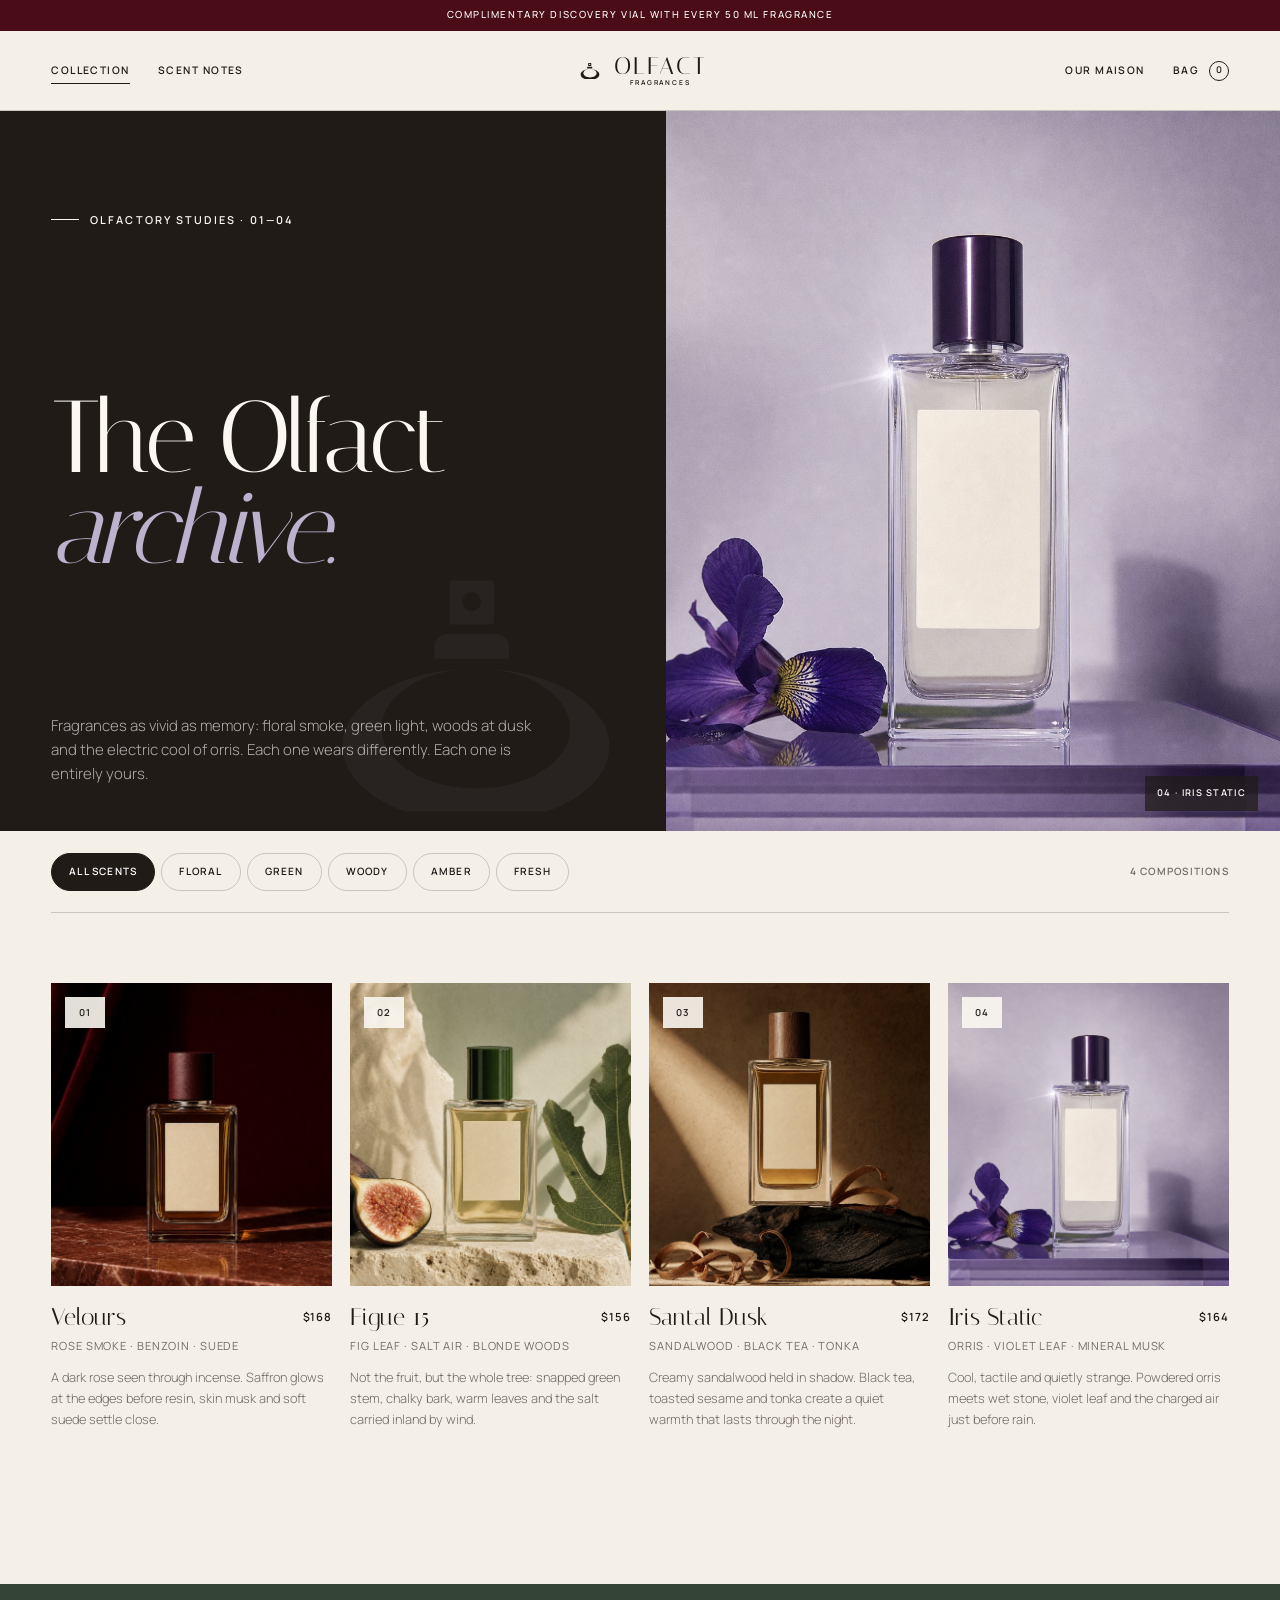
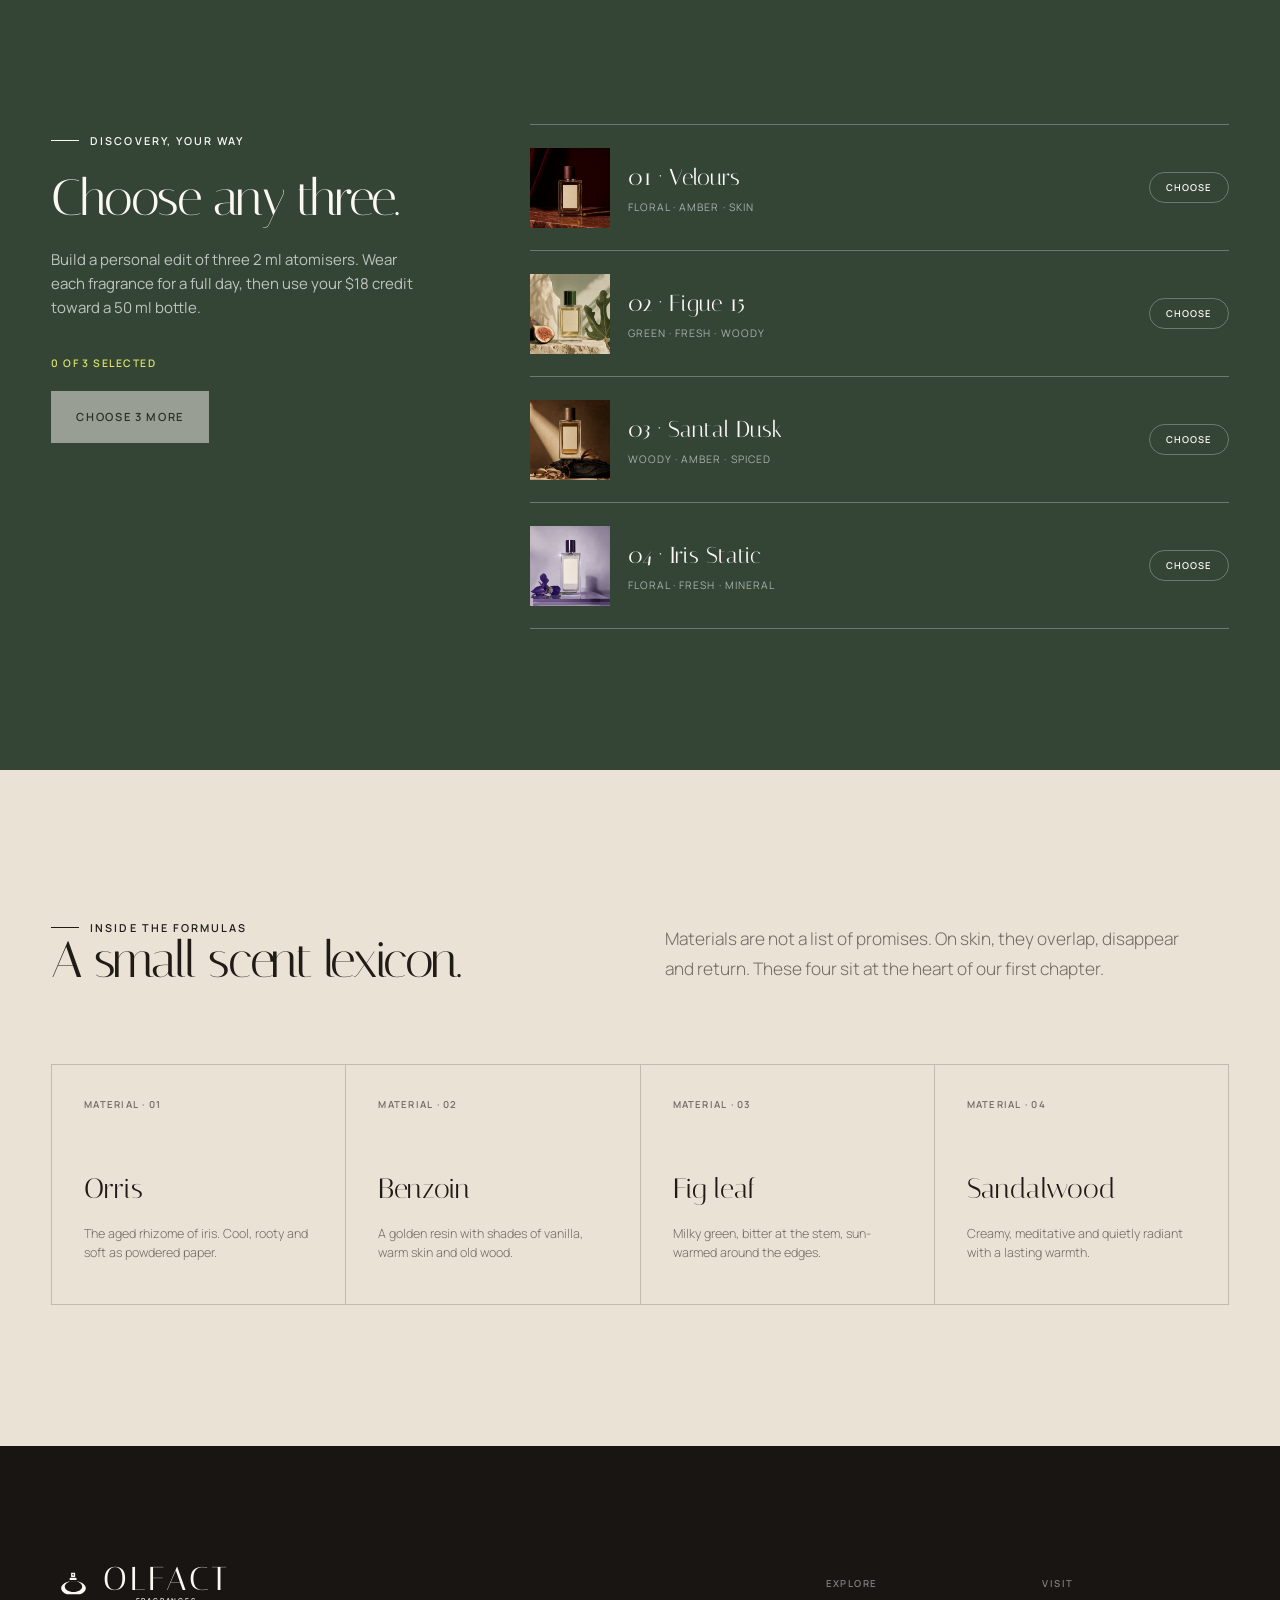
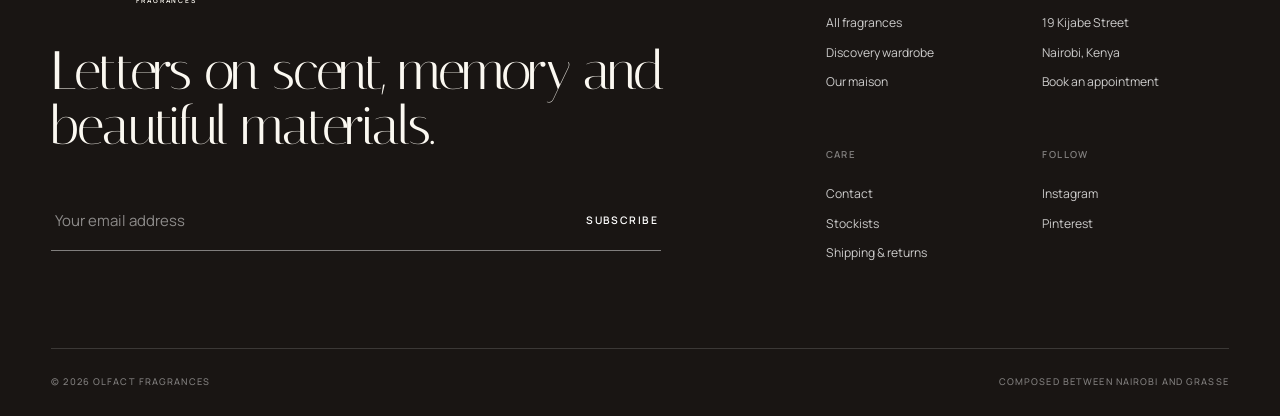
==== collection.html @ f783903c "Build Olfact Fragrances editorial storefront Co-authored-by: arena-agent <297053741+arena-agent@user" ====
<!doctype html>
<html lang="en">
<head>
  <meta charset="UTF-8">
  <meta name="viewport" content="width=device-width, initial-scale=1.0">
  <meta name="theme-color" content="#211b18">
  <meta name="description" content="Explore the complete Olfact fragrance collection — four evocative eau de parfums and a discovery wardrobe for sampling on skin.">
  <meta property="og:title" content="The Olfact Collection">
  <meta property="og:description" content="Four intimate, genderless fragrances made to live close to the skin.">
  <meta property="og:image" content="assets/images/no-04-iris.jpg">
  <meta property="og:type" content="website">
  <title>The Collection — Olfact Fragrances</title>
  <link rel="icon" href="assets/olfact-mark.svg" type="image/svg+xml">
  <link rel="preconnect" href="https://fonts.googleapis.com">
  <link rel="preconnect" href="https://fonts.gstatic.com" crossorigin>
  <link rel="stylesheet" href="styles.css">
  <script src="script.js" defer></script>
</head>
<body data-page="collection">
  <a class="skip-link" href="#main-content">Skip to content</a>
  <div class="announcement">Complimentary discovery vial with every 50 ml fragrance</div>

  <header class="site-header">
    <div class="header-inner">
      <nav class="header-nav" aria-label="Primary navigation">
        <a href="collection.html" aria-current="page">Collection</a>
        <a href="#notes">Scent notes</a>
      </nav>
      <button class="mobile-menu-button" type="button" aria-expanded="false" aria-controls="mobile-navigation">Menu</button>
      <a class="brand" href="index.html" aria-label="Olfact Fragrances home">
        <span class="mark-icon" aria-hidden="true"></span>
        <span><span class="brand-word">OLFACT</span><span class="brand-sub">FRAGRANCES</span></span>
      </a>
      <nav class="header-nav header-nav--right" aria-label="Secondary navigation">
        <a href="maison.html">Our maison</a>
        <button class="header-action js-bag-open" type="button" aria-haspopup="dialog">Bag <span class="bag-count">0</span></button>
      </nav>
      <button class="header-action mobile-bag js-bag-open" type="button" aria-haspopup="dialog"><span class="bag-label">Bag</span><span class="bag-count">0</span></button>
    </div>
  </header>

  <nav class="mobile-nav" id="mobile-navigation" aria-label="Mobile navigation" aria-hidden="true">
    <div class="mobile-nav-head">
      <a class="brand" href="index.html" aria-label="Olfact Fragrances home"><span class="mark-icon" aria-hidden="true"></span><span class="brand-word">OLFACT</span></a>
      <button class="mobile-nav-close" type="button">Close</button>
    </div>
    <div class="mobile-nav-links">
      <a href="index.html">Home</a>
      <a href="collection.html" aria-current="page">Collection</a>
      <a href="maison.html">Our maison</a>
    </div>
    <div class="mobile-nav-foot"><span>Nairobi</span><span>Grasse</span><span>Est. 2024</span></div>
  </nav>

  <main id="main-content">
    <section class="collection-mast" aria-labelledby="collection-title">
      <div class="collection-mast-copy">
        <span class="eyebrow">Olfactory studies · 01—04</span>
        <h1 class="display-title" id="collection-title">The Olfact <em>archive.</em></h1>
        <p>Fragrances as vivid as memory: floral smoke, green light, woods at dusk and the electric cool of orris. Each one wears differently. Each one is entirely yours.</p>
      </div>
      <div class="collection-mast-image">
        <img src="assets/images/no-04-iris.jpg" alt="Iris Static fragrance bottle in cool violet light" fetchpriority="high">
        <span class="collection-mast-caption">04 · Iris Static</span>
      </div>
    </section>

    <div class="shell collection-toolbar" aria-label="Filter fragrances">
      <div class="filter-list" role="group" aria-label="Scent family">
        <button class="filter-button is-active" type="button" data-filter="all" aria-pressed="true">All scents</button>
        <button class="filter-button" type="button" data-filter="floral" aria-pressed="false">Floral</button>
        <button class="filter-button" type="button" data-filter="green" aria-pressed="false">Green</button>
        <button class="filter-button" type="button" data-filter="woody" aria-pressed="false">Woody</button>
        <button class="filter-button" type="button" data-filter="amber" aria-pressed="false">Amber</button>
        <button class="filter-button" type="button" data-filter="fresh" aria-pressed="false">Fresh</button>
      </div>
      <span class="result-count" aria-live="polite">4 compositions</span>
    </div>

    <section class="collection-products shell" aria-label="Fragrance collection">
      <div class="product-grid">
        <article class="product-card reveal" data-family="floral amber">
          <div class="product-media">
            <img src="assets/images/no-01-velours.jpg" alt="Velours fragrance bottle on oxblood stone" loading="lazy">
            <span class="product-number">01</span>
            <button class="product-quick-add" type="button" data-add-to-bag data-name="01 · Velours" data-price="168" data-image="assets/images/no-01-velours.jpg" data-size="Eau de parfum · 50 ml">Add 50 ml — $168</button>
          </div>
          <div class="product-info">
            <h2 class="product-name">Velours</h2><span class="product-price">$168</span>
            <p class="product-notes">Rose smoke · Benzoin · Suede</p>
          </div>
          <p class="product-description">A dark rose seen through incense. Saffron glows at the edges before resin, skin musk and soft suede settle close.</p>
        </article>

        <article class="product-card reveal reveal-delay-1" data-family="green fresh">
          <div class="product-media">
            <img src="assets/images/no-02-figue.jpg" alt="Figue 15 fragrance bottle with fresh figs and a fig leaf" loading="lazy">
            <span class="product-number">02</span>
            <button class="product-quick-add" type="button" data-add-to-bag data-name="02 · Figue 15" data-price="156" data-image="assets/images/no-02-figue.jpg" data-size="Eau de parfum · 50 ml">Add 50 ml — $156</button>
          </div>
          <div class="product-info">
            <h2 class="product-name">Figue 15</h2><span class="product-price">$156</span>
            <p class="product-notes">Fig leaf · Salt air · Blonde woods</p>
          </div>
          <p class="product-description">Not the fruit, but the whole tree: snapped green stem, chalky bark, warm leaves and the salt carried inland by wind.</p>
        </article>

        <article class="product-card reveal" data-family="woody amber">
          <div class="product-media">
            <img src="assets/images/no-03-santal.jpg" alt="Santal Dusk fragrance bottle with sandalwood curls" loading="lazy">
            <span class="product-number">03</span>
            <button class="product-quick-add" type="button" data-add-to-bag data-name="03 · Santal Dusk" data-price="172" data-image="assets/images/no-03-santal.jpg" data-size="Eau de parfum · 50 ml">Add 50 ml — $172</button>
          </div>
          <div class="product-info">
            <h2 class="product-name">Santal Dusk</h2><span class="product-price">$172</span>
            <p class="product-notes">Sandalwood · Black tea · Tonka</p>
          </div>
          <p class="product-description">Creamy sandalwood held in shadow. Black tea, toasted sesame and tonka create a quiet warmth that lasts through the night.</p>
        </article>

        <article class="product-card reveal reveal-delay-1" data-family="floral fresh">
          <div class="product-media">
            <img src="assets/images/no-04-iris.jpg" alt="Iris Static fragrance bottle and violet iris on a mirrored plinth" loading="lazy">
            <span class="product-number">04</span>
            <button class="product-quick-add" type="button" data-add-to-bag data-name="04 · Iris Static" data-price="164" data-image="assets/images/no-04-iris.jpg" data-size="Eau de parfum · 50 ml">Add 50 ml — $164</button>
          </div>
          <div class="product-info">
            <h2 class="product-name">Iris Static</h2><span class="product-price">$164</span>
            <p class="product-notes">Orris · Violet leaf · Mineral musk</p>
          </div>
          <p class="product-description">Cool, tactile and quietly strange. Powdered orris meets wet stone, violet leaf and the charged air just before rain.</p>
        </article>
      </div>
    </section>

    <section class="sample-builder" id="discovery" aria-labelledby="builder-title">
      <div class="shell sample-builder-inner">
        <div class="sample-builder-copy reveal">
          <span class="eyebrow">Discovery, your way</span>
          <h2 class="section-title section-title--small" id="builder-title">Choose any three.</h2>
          <p>Build a personal edit of three 2 ml atomisers. Wear each fragrance for a full day, then use your $18 credit toward a 50 ml bottle.</p>
          <span class="sample-status" aria-live="polite">0 of 3 selected</span>
          <button class="button button--paper sample-add-button" type="button" disabled>Choose three scents</button>
        </div>
        <div class="sample-options" role="group" aria-label="Choose three fragrance samples">
          <button class="sample-option" type="button" data-sample="Velours" aria-pressed="false">
            <span class="sample-option-image"><img src="assets/images/no-01-velours.jpg" alt="" loading="lazy"></span>
            <span class="sample-option-copy"><span class="sample-option-title">01 · Velours</span><span class="sample-option-notes">Floral · Amber · Skin</span></span>
            <span class="sample-option-state">Choose</span>
          </button>
          <button class="sample-option" type="button" data-sample="Figue 15" aria-pressed="false">
            <span class="sample-option-image"><img src="assets/images/no-02-figue.jpg" alt="" loading="lazy"></span>
            <span class="sample-option-copy"><span class="sample-option-title">02 · Figue 15</span><span class="sample-option-notes">Green · Fresh · Woody</span></span>
            <span class="sample-option-state">Choose</span>
          </button>
          <button class="sample-option" type="button" data-sample="Santal Dusk" aria-pressed="false">
            <span class="sample-option-image"><img src="assets/images/no-03-santal.jpg" alt="" loading="lazy"></span>
            <span class="sample-option-copy"><span class="sample-option-title">03 · Santal Dusk</span><span class="sample-option-notes">Woody · Amber · Spiced</span></span>
            <span class="sample-option-state">Choose</span>
          </button>
          <button class="sample-option" type="button" data-sample="Iris Static" aria-pressed="false">
            <span class="sample-option-image"><img src="assets/images/no-04-iris.jpg" alt="" loading="lazy"></span>
            <span class="sample-option-copy"><span class="sample-option-title">04 · Iris Static</span><span class="sample-option-notes">Floral · Fresh · Mineral</span></span>
            <span class="sample-option-state">Choose</span>
          </button>
        </div>
      </div>
    </section>

    <section class="notes-section section-pad" id="notes" aria-labelledby="notes-title">
      <div class="shell">
        <div class="notes-intro reveal">
          <div>
            <span class="eyebrow">Inside the formulas</span>
            <h2 class="section-title section-title--small" id="notes-title">A small scent lexicon.</h2>
          </div>
          <p class="lede">Materials are not a list of promises. On skin, they overlap, disappear and return. These four sit at the heart of our first chapter.</p>
        </div>
        <div class="notes-grid">
          <article class="note-card reveal"><span class="note-card-index">MATERIAL · 01</span><h3>Orris</h3><p>The aged rhizome of iris. Cool, rooty and soft as powdered paper.</p></article>
          <article class="note-card reveal reveal-delay-1"><span class="note-card-index">MATERIAL · 02</span><h3>Benzoin</h3><p>A golden resin with shades of vanilla, warm skin and old wood.</p></article>
          <article class="note-card reveal"><span class="note-card-index">MATERIAL · 03</span><h3>Fig leaf</h3><p>Milky green, bitter at the stem, sun-warmed around the edges.</p></article>
          <article class="note-card reveal reveal-delay-1"><span class="note-card-index">MATERIAL · 04</span><h3>Sandalwood</h3><p>Creamy, meditative and quietly radiant with a lasting warmth.</p></article>
        </div>
      </div>
    </section>
  </main>

  <footer class="site-footer">
    <div class="shell footer-main">
      <div class="footer-brand">
        <a class="brand" href="index.html" aria-label="Olfact Fragrances home">
          <span class="mark-icon" aria-hidden="true"></span>
          <span><span class="brand-word">OLFACT</span><span class="brand-sub">FRAGRANCES</span></span>
        </a>
        <h2 class="footer-title">Letters on scent, memory and beautiful materials.</h2>
        <form class="newsletter-form" data-newsletter-form>
          <label class="sr-only" for="email-collection">Email address</label>
          <input id="email-collection" name="email" type="email" autocomplete="email" placeholder="Your email address" required>
          <button type="submit">Subscribe</button>
        </form>
        <p class="form-message" aria-live="polite"></p>
      </div>
      <div class="footer-links">
        <div class="footer-link-group"><h3>Explore</h3><a href="collection.html">All fragrances</a><a href="#discovery">Discovery wardrobe</a><a href="maison.html">Our maison</a></div>
        <div class="footer-link-group"><h3>Visit</h3><span>19 Kijabe Street</span><span>Nairobi, Kenya</span><a href="mailto:bonjour@olfactfragrances.com">Book an appointment</a></div>
        <div class="footer-link-group"><h3>Care</h3><a href="mailto:care@olfactfragrances.com">Contact</a><a href="maison.html#stockists">Stockists</a><span>Shipping & returns</span></div>
        <div class="footer-link-group"><h3>Follow</h3><a href="https://www.instagram.com/" target="_blank" rel="noreferrer">Instagram</a><a href="https://www.pinterest.com/" target="_blank" rel="noreferrer">Pinterest</a></div>
      </div>
    </div>
    <div class="shell footer-bottom"><span>© <span data-current-year>2026</span> Olfact Fragrances</span><span>Composed between Nairobi and Grasse</span></div>
  </footer>

  <div class="drawer-scrim" data-drawer-scrim></div>
  <aside class="bag-drawer" role="dialog" aria-modal="true" aria-labelledby="bag-title" aria-hidden="true">
    <div class="drawer-header"><h2 id="bag-title">Your bag</h2><button class="drawer-close" type="button">Close</button></div>
    <div class="drawer-items" data-drawer-items></div>
    <div class="drawer-footer" data-drawer-footer></div>
  </aside>
  <div class="toast" role="status" aria-live="polite"></div>
</body>
</html>
---- styles.css ----
@import url('https://fonts.googleapis.com/css2?family=Italiana&family=Manrope:wght@300;400;500;600&display=swap');

:root {
  --paper: #f4f0e7;
  --paper-deep: #e9e2d5;
  --paper-light: #fbf8f1;
  --ink: #211b18;
  --muted: #746b63;
  --wine: #4a0d17;
  --wine-bright: #741f2c;
  --moss: #344536;
  --lilac: #bcb2cd;
  --acid: #dbe36a;
  --line: rgba(33, 27, 24, 0.2);
  --line-light: rgba(255, 255, 255, 0.28);
  --display: "Italiana", "Iowan Old Style", "Baskerville", "Times New Roman", serif;
  --sans: "Manrope", "Helvetica Neue", Arial, sans-serif;
  --page: min(92vw, 1440px);
  --ease: cubic-bezier(0.22, 1, 0.36, 1);
}

* {
  box-sizing: border-box;
}

html {
  scroll-behavior: smooth;
  background: var(--paper);
}

body {
  margin: 0;
  color: var(--ink);
  background: var(--paper);
  font-family: var(--sans);
  font-size: 15px;
  line-height: 1.6;
  -webkit-font-smoothing: antialiased;
  text-rendering: optimizeLegibility;
}

body.no-scroll {
  overflow: hidden;
}

::selection {
  color: var(--paper-light);
  background: var(--wine-bright);
}

img {
  display: block;
  max-width: 100%;
}

.sr-only {
  position: absolute;
  overflow: hidden;
  width: 1px;
  height: 1px;
  padding: 0;
  border: 0;
  margin: -1px;
  clip: rect(0, 0, 0, 0);
  white-space: nowrap;
}

a {
  color: inherit;
  text-decoration: none;
}

button,
input {
  color: inherit;
  font: inherit;
}

button {
  border: 0;
}

button,
a {
  -webkit-tap-highlight-color: transparent;
}

button:focus-visible,
a:focus-visible,
input:focus-visible {
  outline: 2px solid var(--wine-bright);
  outline-offset: 4px;
}

h1,
h2,
h3,
p {
  margin-top: 0;
}

.skip-link {
  position: fixed;
  z-index: 1000;
  top: 12px;
  left: 12px;
  padding: 10px 16px;
  color: white;
  background: var(--wine);
  transform: translateY(-160%);
  transition: transform 180ms ease;
}

.skip-link:focus {
  transform: translateY(0);
}

.shell {
  width: var(--page);
  margin-inline: auto;
}

.eyebrow,
.micro-label {
  font-size: 0.68rem;
  font-weight: 600;
  line-height: 1.2;
  letter-spacing: 0.19em;
  text-transform: uppercase;
}

.eyebrow {
  display: inline-flex;
  align-items: center;
  gap: 11px;
}

.eyebrow::before {
  width: 28px;
  height: 1px;
  background: currentColor;
  content: "";
}

.display-title {
  max-width: 980px;
  margin-bottom: 0;
  font-family: var(--display);
  font-size: clamp(3.3rem, 8vw, 8.6rem);
  font-weight: 400;
  line-height: 0.89;
  letter-spacing: -0.045em;
}

.display-title em,
.section-title em {
  font-weight: 400;
}

.section-title {
  margin-bottom: 0;
  font-family: var(--display);
  font-size: clamp(2.65rem, 5.1vw, 5.8rem);
  font-weight: 400;
  line-height: 0.96;
  letter-spacing: -0.04em;
}

.section-title--small {
  font-size: clamp(2.3rem, 4vw, 4.6rem);
}

.lede {
  max-width: 600px;
  color: var(--muted);
  font-size: clamp(1rem, 1.35vw, 1.18rem);
  font-weight: 300;
  line-height: 1.75;
}

.text-link {
  position: relative;
  display: inline-block;
  padding-bottom: 4px;
  font-size: 0.73rem;
  font-weight: 600;
  letter-spacing: 0.15em;
  text-transform: uppercase;
}

.text-link::after {
  position: absolute;
  right: 0;
  bottom: 0;
  left: 0;
  height: 1px;
  background: currentColor;
  content: "";
  transform-origin: left;
  transition: transform 350ms var(--ease);
}

.text-link:hover::after {
  transform: scaleX(0.35);
}

.button {
  display: inline-flex;
  min-height: 52px;
  align-items: center;
  justify-content: center;
  padding: 14px 24px;
  border: 1px solid transparent;
  border-radius: 0;
  cursor: pointer;
  font-size: 0.7rem;
  font-weight: 600;
  letter-spacing: 0.15em;
  line-height: 1.25;
  text-align: center;
  text-transform: uppercase;
  transition: color 300ms ease, background 300ms ease, border-color 300ms ease, transform 300ms var(--ease);
}

.button:hover {
  transform: translateY(-2px);
}

.button--ink {
  color: var(--paper-light);
  background: var(--ink);
}

.button--ink:hover {
  background: var(--wine);
}

.button--paper {
  color: var(--ink);
  background: var(--paper-light);
}

.button--paper:hover {
  color: var(--paper-light);
  background: var(--wine-bright);
}

.button--outline {
  border-color: currentColor;
  background: transparent;
}

.button--wine {
  color: white;
  background: var(--wine);
}

.button--wine:hover {
  background: var(--wine-bright);
}

.button[disabled] {
  cursor: not-allowed;
  opacity: 0.5;
  transform: none;
}

.mark-icon {
  display: block;
  width: 42px;
  aspect-ratio: 1;
  flex: 0 0 auto;
  background: currentColor;
  -webkit-mask: url("assets/olfact-mark.svg") center / contain no-repeat;
  mask: url("assets/olfact-mark.svg") center / contain no-repeat;
}

.announcement {
  position: relative;
  z-index: 101;
  min-height: 31px;
  padding: 8px 4vw;
  color: #fff;
  background: var(--wine);
  font-size: 0.61rem;
  font-weight: 500;
  letter-spacing: 0.16em;
  line-height: 1.4;
  text-align: center;
  text-transform: uppercase;
}

.site-header {
  position: sticky;
  z-index: 100;
  top: 0;
  border-bottom: 1px solid var(--line);
  background: rgba(244, 240, 231, 0.94);
  background: color-mix(in srgb, var(--paper) 91%, transparent);
  -webkit-backdrop-filter: blur(14px);
  backdrop-filter: blur(14px);
}

.header-inner {
  display: grid;
  width: var(--page);
  min-height: 79px;
  align-items: center;
  margin-inline: auto;
  grid-template-columns: 1fr auto 1fr;
}

.header-nav {
  display: flex;
  align-items: center;
  gap: clamp(18px, 2.2vw, 38px);
}

.header-nav--right {
  justify-content: flex-end;
}

.header-nav a,
.header-action {
  position: relative;
  padding: 8px 0;
  border: 0;
  cursor: pointer;
  background: transparent;
  font-size: 0.65rem;
  font-weight: 600;
  letter-spacing: 0.14em;
  text-transform: uppercase;
}

.header-nav a::after {
  position: absolute;
  right: 0;
  bottom: 3px;
  left: 0;
  height: 1px;
  background: currentColor;
  content: "";
  transform: scaleX(0);
  transform-origin: center;
  transition: transform 280ms var(--ease);
}

.header-nav a:hover::after,
.header-nav a[aria-current="page"]::after {
  transform: scaleX(1);
}

.brand {
  display: inline-flex;
  align-items: center;
  justify-content: center;
  gap: 7px;
  line-height: 1;
}

.brand .mark-icon {
  width: 34px;
}

.brand-word {
  font-family: var(--display);
  font-size: 1.52rem;
  letter-spacing: 0.08em;
}

.brand-sub {
  display: block;
  margin-top: 2px;
  font-family: var(--sans);
  font-size: 0.42rem;
  font-weight: 600;
  letter-spacing: 0.28em;
  text-align: center;
}

.bag-count {
  display: inline-grid;
  width: 20px;
  height: 20px;
  margin-left: 6px;
  place-items: center;
  border: 1px solid currentColor;
  border-radius: 50%;
  font-size: 0.58rem;
  letter-spacing: 0;
}

.mobile-menu-button,
.mobile-bag,
.mobile-nav {
  display: none;
}

/* Home hero */
.hero-home {
  display: grid;
  min-height: calc(100svh - 110px);
  color: var(--paper-light);
  background: var(--wine);
  grid-template-columns: minmax(0, 0.88fr) minmax(480px, 1.12fr);
}

.hero-copy {
  position: relative;
  z-index: 1;
  display: flex;
  overflow: hidden;
  min-height: 680px;
  flex-direction: column;
  justify-content: space-between;
  padding: clamp(52px, 6vw, 100px) clamp(28px, 5.5vw, 94px) 38px max(4vw, calc((100vw - 1440px) / 2));
}

.hero-copy::after {
  position: absolute;
  z-index: -1;
  top: 39%;
  right: -5%;
  width: min(36vw, 520px);
  aspect-ratio: 1;
  color: rgba(255, 255, 255, 0.045);
  background: currentColor;
  content: "";
  -webkit-mask: url("assets/olfact-mark.svg") center / contain no-repeat;
  mask: url("assets/olfact-mark.svg") center / contain no-repeat;
  transform: rotate(-11deg);
}

.hero-kicker {
  display: flex;
  align-items: center;
  justify-content: space-between;
  padding-bottom: 18px;
  border-bottom: 1px solid var(--line-light);
}

.hero-title {
  max-width: 660px;
  margin: clamp(70px, 11vh, 140px) 0 35px;
  font-family: var(--display);
  font-size: clamp(4.4rem, 7.6vw, 9rem);
  font-weight: 400;
  line-height: 0.84;
  letter-spacing: -0.055em;
}

.hero-title em {
  display: block;
  padding-left: 0.58em;
  color: var(--acid);
  font-weight: 400;
}

.hero-lede {
  max-width: 490px;
  margin-bottom: 30px;
  color: rgba(255, 255, 255, 0.72);
  font-size: clamp(0.95rem, 1.1vw, 1.08rem);
  font-weight: 300;
}

.hero-actions {
  display: flex;
  flex-wrap: wrap;
  gap: 12px;
}

.hero-foot {
  display: flex;
  align-items: end;
  justify-content: space-between;
  gap: 20px;
  padding-top: 54px;
}

.hero-foot p {
  max-width: 270px;
  margin: 0;
  color: rgba(255, 255, 255, 0.55);
  font-size: 0.64rem;
  letter-spacing: 0.13em;
  line-height: 1.65;
  text-transform: uppercase;
}

.hero-visual {
  position: relative;
  overflow: hidden;
  min-height: 680px;
}

.hero-visual::after {
  position: absolute;
  inset: 0;
  background: linear-gradient(90deg, rgba(27, 10, 6, 0.12), transparent 35%), linear-gradient(0deg, rgba(20, 7, 5, 0.42), transparent 35%);
  content: "";
  pointer-events: none;
}

.hero-visual img {
  width: 100%;
  height: 100%;
  object-fit: cover;
  transition: transform 1.8s var(--ease);
}

.hero-home:hover .hero-visual img {
  transform: scale(1.018);
}

.hero-product-tag {
  position: absolute;
  z-index: 2;
  right: clamp(20px, 3vw, 56px);
  bottom: 38px;
  left: clamp(20px, 3vw, 56px);
  display: flex;
  align-items: flex-end;
  justify-content: space-between;
  padding-top: 20px;
  border-top: 1px solid rgba(255, 255, 255, 0.5);
  color: white;
}

.hero-product-tag strong {
  display: block;
  margin-bottom: 3px;
  font-family: var(--display);
  font-size: 1.45rem;
  font-weight: 400;
  letter-spacing: 0.02em;
}

.hero-product-tag span {
  display: block;
  font-size: 0.6rem;
  font-weight: 500;
  letter-spacing: 0.17em;
  text-transform: uppercase;
}

.hero-price {
  font-size: 0.7rem !important;
}

/* Shared sections */
.intro-statement {
  display: grid;
  padding-block: clamp(100px, 14vw, 210px);
  gap: 40px;
  grid-template-columns: minmax(180px, 0.55fr) minmax(0, 1.45fr);
}

.intro-statement .mark-icon {
  width: clamp(105px, 14vw, 210px);
  color: var(--wine);
}

.intro-statement-copy {
  max-width: 990px;
}

.intro-statement-copy .section-title {
  margin-bottom: 34px;
}

.intro-statement-meta {
  display: grid;
  max-width: 760px;
  gap: 36px;
  grid-template-columns: 1fr 1fr;
}

.intro-statement-meta p {
  margin: 0;
  color: var(--muted);
  font-weight: 300;
}

.section-pad {
  padding-block: clamp(90px, 11vw, 170px);
}

.section-head {
  display: flex;
  align-items: flex-end;
  justify-content: space-between;
  gap: 30px;
  margin-bottom: clamp(42px, 6vw, 80px);
}

.section-head-copy {
  display: grid;
  gap: 20px;
}

.section-head .lede {
  max-width: 410px;
  margin: 0 0 5px;
}

.product-section {
  border-top: 1px solid var(--line);
}

.product-grid {
  display: grid;
  gap: 26px 16px;
  grid-template-columns: repeat(4, minmax(0, 1fr));
}

.product-card {
  min-width: 0;
}

.product-media {
  position: relative;
  overflow: hidden;
  aspect-ratio: 1 / 1.08;
  background: var(--paper-deep);
}

.product-media img {
  width: 100%;
  height: 100%;
  object-fit: cover;
  transition: transform 800ms var(--ease), filter 600ms ease;
}

.product-card:hover .product-media img {
  transform: scale(1.035);
}

.product-number {
  position: absolute;
  z-index: 2;
  top: 14px;
  left: 14px;
  min-width: 40px;
  padding: 8px 10px;
  color: var(--ink);
  background: rgba(251, 248, 241, 0.9);
  font-size: 0.6rem;
  font-weight: 600;
  letter-spacing: 0.12em;
  text-align: center;
  text-transform: uppercase;
}

.product-quick-add {
  position: absolute;
  z-index: 3;
  right: 12px;
  bottom: 12px;
  left: 12px;
  min-height: 48px;
  padding: 12px;
  cursor: pointer;
  color: var(--paper-light);
  background: var(--ink);
  font-size: 0.65rem;
  font-weight: 600;
  letter-spacing: 0.12em;
  text-transform: uppercase;
  transform: translateY(calc(100% + 14px));
  transition: transform 400ms var(--ease), background 250ms ease;
}

.product-card:hover .product-quick-add,
.product-quick-add:focus-visible {
  transform: translateY(0);
}

.product-quick-add:hover {
  background: var(--wine);
}

.product-info {
  display: grid;
  padding-top: 17px;
  gap: 6px 14px;
  grid-template-columns: 1fr auto;
}

.product-name {
  margin: 0;
  font-family: var(--display);
  font-size: clamp(1.38rem, 1.9vw, 1.72rem);
  font-weight: 400;
  line-height: 1.15;
}

.product-price {
  padding-top: 5px;
  font-size: 0.7rem;
  font-weight: 600;
  letter-spacing: 0.08em;
}

.product-notes {
  margin: 0;
  color: var(--muted);
  font-size: 0.7rem;
  font-weight: 400;
  letter-spacing: 0.08em;
  line-height: 1.55;
  text-transform: uppercase;
  grid-column: 1 / -1;
}

.editorial-split {
  display: grid;
  min-height: 820px;
  background: var(--moss);
  grid-template-columns: minmax(0, 1.08fr) minmax(420px, 0.92fr);
}

.editorial-image {
  position: relative;
  min-height: 650px;
}

.editorial-image img {
  width: 100%;
  height: 100%;
  object-fit: cover;
}

.editorial-copy {
  display: flex;
  flex-direction: column;
  justify-content: center;
  padding: clamp(60px, 8vw, 130px);
  color: var(--paper-light);
}

.editorial-copy .section-title {
  margin: 25px 0 35px;
}

.editorial-copy p {
  max-width: 470px;
  margin-bottom: 40px;
  color: rgba(255, 255, 255, 0.7);
  font-weight: 300;
}

.editorial-copy .text-link {
  align-self: flex-start;
}

.discovery-banner {
  position: relative;
  overflow: hidden;
  padding: clamp(88px, 12vw, 180px) 4vw;
  color: white;
  background: var(--wine);
  text-align: center;
}

.discovery-banner::before,
.discovery-banner::after {
  position: absolute;
  width: clamp(220px, 32vw, 520px);
  aspect-ratio: 1;
  color: rgba(255, 255, 255, 0.055);
  background: currentColor;
  content: "";
  -webkit-mask: url("assets/olfact-mark.svg") center / contain no-repeat;
  mask: url("assets/olfact-mark.svg") center / contain no-repeat;
}

.discovery-banner::before {
  top: -30%;
  left: -7%;
  transform: rotate(18deg);
}

.discovery-banner::after {
  right: -6%;
  bottom: -36%;
  transform: rotate(-20deg);
}

.discovery-banner-inner {
  position: relative;
  z-index: 1;
  display: flex;
  max-width: 900px;
  align-items: center;
  flex-direction: column;
  margin-inline: auto;
}

.discovery-banner .section-title {
  margin: 24px 0 25px;
}

.discovery-banner p {
  max-width: 570px;
  margin-bottom: 34px;
  color: rgba(255, 255, 255, 0.68);
}

.testimonial-section {
  border-top: 1px solid var(--line);
}

.quote-grid {
  display: grid;
  margin-top: 70px;
  border-top: 1px solid var(--line);
  border-left: 1px solid var(--line);
  grid-template-columns: repeat(3, 1fr);
}

.quote-card {
  display: flex;
  min-height: 320px;
  flex-direction: column;
  justify-content: space-between;
  padding: clamp(28px, 3.5vw, 54px);
  border-right: 1px solid var(--line);
  border-bottom: 1px solid var(--line);
}

.quote-card blockquote {
  margin: 0;
  font-family: var(--display);
  font-size: clamp(1.55rem, 2.4vw, 2.45rem);
  line-height: 1.2;
  letter-spacing: -0.02em;
}

.quote-card footer {
  color: var(--muted);
  font-size: 0.65rem;
  font-weight: 600;
  letter-spacing: 0.13em;
  text-transform: uppercase;
}

/* Collection */
.collection-mast {
  display: grid;
  min-height: 720px;
  color: var(--paper-light);
  background: var(--ink);
  grid-template-columns: 1.04fr 0.96fr;
}

.collection-mast-copy {
  position: relative;
  display: flex;
  overflow: hidden;
  flex-direction: column;
  justify-content: space-between;
  padding: clamp(55px, 8vw, 120px) clamp(28px, 6vw, 100px) 45px max(4vw, calc((100vw - 1440px) / 2));
}

.collection-mast-copy::after {
  position: absolute;
  right: -8%;
  bottom: -15%;
  width: min(38vw, 590px);
  aspect-ratio: 1;
  color: rgba(255, 255, 255, 0.035);
  background: currentColor;
  content: "";
  -webkit-mask: url("assets/olfact-mark.svg") center / contain no-repeat;
  mask: url("assets/olfact-mark.svg") center / contain no-repeat;
}

.collection-mast .display-title {
  position: relative;
  z-index: 1;
  max-width: 780px;
  margin: 65px 0 40px;
}

.collection-mast .display-title em {
  display: block;
  color: var(--lilac);
}

.collection-mast-copy > p {
  position: relative;
  z-index: 1;
  max-width: 500px;
  margin-bottom: 0;
  color: rgba(255, 255, 255, 0.64);
  font-weight: 300;
}

.collection-mast-image {
  position: relative;
  overflow: hidden;
}

.collection-mast-image img {
  width: 100%;
  height: 100%;
  object-fit: cover;
}

.collection-mast-caption {
  position: absolute;
  right: 22px;
  bottom: 20px;
  padding: 10px 12px;
  color: white;
  background: rgba(33, 27, 24, 0.72);
  font-size: 0.58rem;
  font-weight: 600;
  letter-spacing: 0.14em;
  text-transform: uppercase;
}

.collection-toolbar {
  position: sticky;
  z-index: 50;
  top: 79px;
  display: flex;
  min-height: 82px;
  align-items: center;
  justify-content: space-between;
  gap: 25px;
  border-bottom: 1px solid var(--line);
  background: rgba(244, 240, 231, 0.96);
  background: color-mix(in srgb, var(--paper) 94%, transparent);
  -webkit-backdrop-filter: blur(12px);
  backdrop-filter: blur(12px);
}

.filter-list {
  display: flex;
  overflow-x: auto;
  align-items: center;
  gap: 6px;
  padding-block: 13px;
  scrollbar-width: none;
}

.filter-list::-webkit-scrollbar {
  display: none;
}

.filter-button {
  min-height: 38px;
  padding: 9px 17px;
  border: 1px solid var(--line);
  border-radius: 100px;
  cursor: pointer;
  background: transparent;
  font-size: 0.63rem;
  font-weight: 600;
  letter-spacing: 0.12em;
  white-space: nowrap;
  text-transform: uppercase;
  transition: color 200ms ease, background 200ms ease, border-color 200ms ease;
}

.filter-button:hover,
.filter-button.is-active {
  border-color: var(--ink);
  color: white;
  background: var(--ink);
}

.result-count {
  flex: 0 0 auto;
  color: var(--muted);
  font-size: 0.63rem;
  font-weight: 600;
  letter-spacing: 0.12em;
  text-transform: uppercase;
}

.collection-products {
  padding-block: 70px clamp(110px, 12vw, 180px);
}

.collection-products .product-grid {
  gap: 68px 18px;
}

.product-card[hidden] {
  display: none;
}

.product-description {
  margin: 12px 0 0;
  color: var(--muted);
  font-size: 0.8rem;
  font-weight: 300;
  line-height: 1.65;
}

.sample-builder {
  color: var(--paper-light);
  background: var(--moss);
}

.sample-builder-inner {
  display: grid;
  padding-block: clamp(90px, 11vw, 160px);
  gap: clamp(50px, 8vw, 130px);
  grid-template-columns: 0.7fr 1.3fr;
}

.sample-builder-copy {
  position: sticky;
  top: 140px;
  align-self: start;
}

.sample-builder-copy .section-title {
  margin: 25px 0 25px;
}

.sample-builder-copy > p {
  max-width: 430px;
  margin-bottom: 35px;
  color: rgba(255, 255, 255, 0.68);
}

.sample-status {
  display: block;
  margin-bottom: 20px;
  color: var(--acid);
  font-size: 0.65rem;
  font-weight: 600;
  letter-spacing: 0.14em;
  text-transform: uppercase;
}

.sample-options {
  display: grid;
  border-top: 1px solid var(--line-light);
}

.sample-option {
  display: grid;
  min-height: 126px;
  align-items: center;
  padding: 20px 0;
  border-bottom: 1px solid var(--line-light);
  cursor: pointer;
  gap: 18px;
  grid-template-columns: 80px 1fr auto;
  text-align: left;
  background: transparent;
}

.sample-option-image {
  overflow: hidden;
  width: 80px;
  aspect-ratio: 1;
}

.sample-option-image img {
  width: 100%;
  height: 100%;
  object-fit: cover;
}

.sample-option-copy {
  display: block;
}

.sample-option-title {
  display: block;
  margin: 0 0 3px;
  font-family: var(--display);
  font-size: 1.42rem;
  font-weight: 400;
}

.sample-option-notes {
  display: block;
  margin: 0;
  color: rgba(255, 255, 255, 0.58);
  font-size: 0.65rem;
  letter-spacing: 0.1em;
  text-transform: uppercase;
}

.sample-option-state {
  min-width: 80px;
  padding: 7px 10px;
  border: 1px solid var(--line-light);
  border-radius: 100px;
  font-size: 0.59rem;
  font-weight: 600;
  letter-spacing: 0.1em;
  text-align: center;
  text-transform: uppercase;
}

.sample-option.is-selected .sample-option-state {
  border-color: var(--acid);
  color: var(--ink);
  background: var(--acid);
}

.notes-section {
  background: var(--paper-deep);
}

.notes-intro {
  display: grid;
  gap: 50px;
  grid-template-columns: 1fr 1fr;
}

.notes-intro .lede {
  max-width: 520px;
  align-self: end;
  margin: 0;
}

.notes-grid {
  display: grid;
  margin-top: 80px;
  border-top: 1px solid var(--line);
  border-left: 1px solid var(--line);
  grid-template-columns: repeat(4, 1fr);
}

.note-card {
  min-height: 240px;
  padding: 32px;
  border-right: 1px solid var(--line);
  border-bottom: 1px solid var(--line);
}

.note-card-index {
  display: block;
  margin-bottom: 55px;
  color: var(--muted);
  font-size: 0.6rem;
  font-weight: 600;
  letter-spacing: 0.13em;
}

.note-card h3 {
  margin-bottom: 12px;
  font-family: var(--display);
  font-size: 1.72rem;
  font-weight: 400;
}

.note-card p {
  margin: 0;
  color: var(--muted);
  font-size: 0.78rem;
  font-weight: 300;
}

/* Maison */
.maison-hero {
  position: relative;
  display: flex;
  overflow: hidden;
  min-height: calc(100svh - 110px);
  align-items: flex-end;
  color: white;
  background: var(--ink);
}

.maison-hero::after {
  position: absolute;
  inset: 0;
  background: linear-gradient(180deg, rgba(17, 11, 9, 0.1), rgba(17, 11, 9, 0.72));
  content: "";
}

.maison-hero-image {
  position: absolute;
  inset: 0;
  width: 100%;
  height: 100%;
  object-fit: cover;
}

.maison-hero-copy {
  position: relative;
  z-index: 1;
  display: grid;
  width: var(--page);
  align-items: end;
  margin: 0 auto;
  padding-block: 80px 45px;
  gap: 40px;
  grid-template-columns: 1.3fr 0.7fr;
}

.maison-hero-copy .display-title {
  max-width: 900px;
}

.maison-hero-copy .display-title em {
  display: block;
  padding-left: 0.65em;
  color: var(--acid);
}

.maison-hero-aside {
  max-width: 430px;
  justify-self: end;
  padding-top: 22px;
  border-top: 1px solid rgba(255, 255, 255, 0.5);
}

.maison-hero-aside p {
  margin: 0;
  color: rgba(255, 255, 255, 0.74);
  font-weight: 300;
}

.story-section {
  display: grid;
  padding-block: clamp(100px, 14vw, 210px);
  gap: clamp(50px, 9vw, 150px);
  grid-template-columns: 0.72fr 1.28fr;
}

.story-aside {
  align-self: start;
}

.story-aside .mark-icon {
  width: clamp(110px, 13vw, 190px);
  margin-bottom: 40px;
  color: var(--wine);
}

.story-aside p {
  max-width: 270px;
  color: var(--muted);
  font-size: 0.68rem;
  font-weight: 600;
  letter-spacing: 0.12em;
  line-height: 1.7;
  text-transform: uppercase;
}

.story-copy .section-title {
  max-width: 880px;
  margin-bottom: 55px;
}

.story-columns {
  display: grid;
  max-width: 800px;
  gap: 40px;
  grid-template-columns: 1fr 1fr;
}

.story-columns p {
  margin: 0;
  color: var(--muted);
  font-weight: 300;
  line-height: 1.85;
}

.values-band {
  color: white;
  background: var(--wine);
}

.values-grid {
  display: grid;
  min-height: 460px;
  border-left: 1px solid var(--line-light);
  grid-template-columns: repeat(3, 1fr);
}

.value-card {
  display: flex;
  min-height: 460px;
  flex-direction: column;
  justify-content: space-between;
  padding: clamp(35px, 4.5vw, 70px);
  border-right: 1px solid var(--line-light);
}

.value-index {
  color: rgba(255, 255, 255, 0.58);
  font-size: 0.63rem;
  font-weight: 600;
  letter-spacing: 0.14em;
}

.value-card h3 {
  margin-bottom: 20px;
  font-family: var(--display);
  font-size: clamp(2rem, 3.4vw, 3.5rem);
  font-weight: 400;
  line-height: 1;
}

.value-card p {
  max-width: 330px;
  margin: 0;
  color: rgba(255, 255, 255, 0.65);
  font-size: 0.82rem;
  font-weight: 300;
}

.material-section {
  display: grid;
  min-height: 840px;
  grid-template-columns: 1.1fr 0.9fr;
}

.material-image img {
  width: 100%;
  height: 100%;
  object-fit: cover;
}

.material-copy {
  display: flex;
  flex-direction: column;
  justify-content: center;
  padding: clamp(55px, 8vw, 130px);
  background: var(--paper-deep);
}

.material-copy .section-title {
  margin: 25px 0 34px;
}

.material-copy > p {
  max-width: 500px;
  margin-bottom: 45px;
  color: var(--muted);
  font-weight: 300;
}

.material-list {
  display: grid;
  border-top: 1px solid var(--line);
}

.material-row {
  display: grid;
  padding: 17px 0;
  border-bottom: 1px solid var(--line);
  font-size: 0.66rem;
  font-weight: 600;
  letter-spacing: 0.12em;
  text-transform: uppercase;
  grid-template-columns: 1fr auto;
}

.material-row span:last-child {
  color: var(--muted);
}

.process-section {
  border-top: 1px solid var(--line);
}

.process-header {
  display: grid;
  margin-bottom: 80px;
  gap: 50px;
  grid-template-columns: 1fr 1fr;
}

.process-header .lede {
  align-self: end;
  margin: 0;
}

.process-grid {
  display: grid;
  border-top: 1px solid var(--line);
  grid-template-columns: repeat(3, 1fr);
}

.process-step {
  min-height: 380px;
  padding: 36px 38px;
  border-right: 1px solid var(--line);
}

.process-step:first-child {
  border-left: 1px solid var(--line);
}

.process-step .mark-icon {
  width: 52px;
  margin-bottom: 90px;
  color: var(--wine);
}

.process-step h3 {
  margin: 0 0 16px;
  font-family: var(--display);
  font-size: 2rem;
  font-weight: 400;
}

.process-step p {
  max-width: 340px;
  margin: 0;
  color: var(--muted);
  font-size: 0.82rem;
  font-weight: 300;
}

.stockist-banner {
  display: grid;
  min-height: 500px;
  color: var(--paper-light);
  background: var(--ink);
  grid-template-columns: 0.7fr 1.3fr;
}

.stockist-mark {
  display: grid;
  place-items: center;
  border-right: 1px solid var(--line-light);
}

.stockist-mark .mark-icon {
  width: min(250px, 50%);
  color: var(--acid);
}

.stockist-copy {
  display: flex;
  flex-direction: column;
  justify-content: center;
  padding: clamp(55px, 8vw, 130px);
}

.stockist-copy .section-title {
  max-width: 780px;
  margin: 23px 0 35px;
}

.stockist-copy p {
  max-width: 530px;
  color: rgba(255, 255, 255, 0.65);
}

.stockist-copy .text-link {
  align-self: flex-start;
  margin-top: 15px;
}

/* Footer */
.site-footer {
  color: var(--paper-light);
  background: #191513;
}

.footer-main {
  display: grid;
  padding-block: clamp(70px, 9vw, 130px) 65px;
  gap: clamp(50px, 8vw, 140px);
  grid-template-columns: 1.25fr 0.75fr;
}

.footer-brand .brand {
  justify-content: flex-start;
  margin-bottom: 38px;
}

.footer-brand .brand .mark-icon {
  width: 45px;
}

.footer-brand .brand-word {
  font-size: 2.05rem;
}

.footer-title {
  max-width: 700px;
  margin-bottom: 38px;
  font-family: var(--display);
  font-size: clamp(2.3rem, 4.2vw, 4.6rem);
  font-weight: 400;
  line-height: 1.02;
  letter-spacing: -0.035em;
}

.newsletter-form {
  position: relative;
  display: flex;
  max-width: 610px;
  border-bottom: 1px solid rgba(255, 255, 255, 0.45);
}

.newsletter-form input {
  min-width: 0;
  flex: 1;
  padding: 17px 4px;
  border: 0;
  outline: 0;
  color: white;
  background: transparent;
}

.newsletter-form input::placeholder {
  color: rgba(255, 255, 255, 0.5);
}

.newsletter-form button {
  padding: 12px 3px 12px 20px;
  cursor: pointer;
  color: white;
  background: transparent;
  font-size: 0.65rem;
  font-weight: 600;
  letter-spacing: 0.14em;
  text-transform: uppercase;
}

.form-message {
  min-height: 20px;
  margin: 12px 0 0;
  color: var(--acid);
  font-size: 0.68rem;
}

.footer-links {
  display: grid;
  align-content: start;
  padding-top: 15px;
  gap: 55px 30px;
  grid-template-columns: 1fr 1fr;
}

.footer-link-group h3 {
  margin-bottom: 22px;
  color: rgba(255, 255, 255, 0.45);
  font-size: 0.6rem;
  font-weight: 600;
  letter-spacing: 0.15em;
  text-transform: uppercase;
}

.footer-link-group a,
.footer-link-group span {
  display: block;
  width: max-content;
  margin-top: 10px;
  color: rgba(255, 255, 255, 0.78);
  font-size: 0.76rem;
}

.footer-link-group a:hover {
  color: var(--acid);
}

.footer-bottom {
  display: flex;
  min-height: 68px;
  align-items: center;
  justify-content: space-between;
  gap: 25px;
  border-top: 1px solid rgba(255, 255, 255, 0.15);
  color: rgba(255, 255, 255, 0.45);
  font-size: 0.58rem;
  font-weight: 500;
  letter-spacing: 0.12em;
  text-transform: uppercase;
}

/* Bag drawer and toast */
.drawer-scrim {
  position: fixed;
  z-index: 299;
  inset: 0;
  visibility: hidden;
  background: rgba(19, 13, 11, 0.46);
  opacity: 0;
  transition: opacity 300ms ease, visibility 300ms ease;
}

.drawer-scrim.is-visible {
  visibility: visible;
  opacity: 1;
}

.bag-drawer {
  position: fixed;
  z-index: 300;
  top: 0;
  right: 0;
  display: flex;
  width: min(100%, 470px);
  height: 100dvh;
  flex-direction: column;
  padding: 0 28px;
  visibility: hidden;
  background: var(--paper-light);
  box-shadow: -15px 0 60px rgba(0, 0, 0, 0.15);
  pointer-events: none;
  transform: translateX(105%);
  transition: transform 500ms var(--ease), visibility 500ms ease;
}

.bag-drawer.is-open {
  visibility: visible;
  pointer-events: auto;
  transform: translateX(0);
}

.drawer-header {
  display: flex;
  min-height: 86px;
  align-items: center;
  justify-content: space-between;
  border-bottom: 1px solid var(--line);
}

.drawer-header h2 {
  margin: 0;
  font-family: var(--display);
  font-size: 1.8rem;
  font-weight: 400;
}

.drawer-close {
  padding: 8px 0;
  cursor: pointer;
  background: transparent;
  font-size: 0.63rem;
  font-weight: 600;
  letter-spacing: 0.13em;
  text-transform: uppercase;
}

.drawer-items {
  overflow-y: auto;
  flex: 1;
  padding-block: 15px;
}

.drawer-empty {
  display: flex;
  height: 100%;
  min-height: 280px;
  align-items: center;
  justify-content: center;
  flex-direction: column;
  text-align: center;
}

.drawer-empty .mark-icon {
  width: 90px;
  margin-bottom: 18px;
  color: var(--wine);
}

.drawer-empty p {
  max-width: 270px;
  color: var(--muted);
  font-size: 0.82rem;
}

.drawer-item {
  display: grid;
  padding: 18px 0;
  border-bottom: 1px solid var(--line);
  gap: 16px;
  grid-template-columns: 78px 1fr auto;
}

.drawer-item-image {
  width: 78px;
  aspect-ratio: 1;
  object-fit: cover;
}

.drawer-item h3 {
  margin: 3px 0 3px;
  font-family: var(--display);
  font-size: 1.2rem;
  font-weight: 400;
}

.drawer-item p {
  margin: 0;
  color: var(--muted);
  font-size: 0.62rem;
  letter-spacing: 0.08em;
  text-transform: uppercase;
}

.drawer-remove {
  align-self: end;
  padding: 0;
  cursor: pointer;
  color: var(--muted);
  background: transparent;
  font-size: 0.58rem;
  font-weight: 600;
  letter-spacing: 0.1em;
  text-decoration: underline;
  text-transform: uppercase;
}

.drawer-item-price {
  padding-top: 7px;
  font-size: 0.67rem;
  font-weight: 600;
}

.drawer-footer {
  padding: 24px 0 28px;
  border-top: 1px solid var(--line);
}

.drawer-total {
  display: flex;
  justify-content: space-between;
  margin-bottom: 18px;
  font-size: 0.68rem;
  font-weight: 600;
  letter-spacing: 0.12em;
  text-transform: uppercase;
}

.drawer-footer .button {
  width: 100%;
}

.drawer-note {
  margin: 13px 0 0;
  color: var(--muted);
  font-size: 0.61rem;
  text-align: center;
}

.toast {
  position: fixed;
  z-index: 350;
  right: 25px;
  bottom: 25px;
  max-width: min(390px, calc(100vw - 40px));
  padding: 16px 20px;
  color: white;
  background: var(--ink);
  box-shadow: 0 14px 40px rgba(0, 0, 0, 0.22);
  font-size: 0.72rem;
  font-weight: 500;
  letter-spacing: 0.04em;
  opacity: 0;
  pointer-events: none;
  transform: translateY(18px);
  transition: opacity 250ms ease, transform 350ms var(--ease);
}

.toast.is-visible {
  opacity: 1;
  transform: translateY(0);
}

/* Reveal animation */
.reveal {
  opacity: 0;
  transform: translateY(28px);
  transition: opacity 800ms ease, transform 900ms var(--ease);
}

.reveal.is-visible {
  opacity: 1;
  transform: none;
}

.reveal-delay-1 {
  transition-delay: 100ms;
}

.reveal-delay-2 {
  transition-delay: 200ms;
}

@media (max-width: 1100px) {
  .hero-home {
    grid-template-columns: minmax(0, 0.92fr) minmax(420px, 1.08fr);
  }

  .hero-copy {
    padding-left: 4vw;
  }

  .hero-title {
    font-size: clamp(4.2rem, 8vw, 7rem);
  }

  .product-grid {
    grid-template-columns: repeat(2, 1fr);
  }

  .editorial-split,
  .material-section {
    min-height: 680px;
    grid-template-columns: 1fr 1fr;
  }

  .editorial-copy,
  .material-copy {
    padding: 7vw;
  }

  .notes-grid {
    grid-template-columns: repeat(2, 1fr);
  }
}

@media (max-width: 860px) {
  .announcement {
    font-size: 0.55rem;
  }

  .header-inner {
    min-height: 68px;
  }

  .header-nav {
    display: none;
  }

  .header-inner {
    grid-template-columns: 1fr auto 1fr;
  }

  .mobile-menu-button {
    display: block;
    justify-self: start;
    padding: 8px 0;
    cursor: pointer;
    background: transparent;
    font-size: 0.65rem;
    font-weight: 600;
    letter-spacing: 0.14em;
    text-transform: uppercase;
  }

  .mobile-bag {
    display: block;
    justify-self: end;
  }

  .mobile-nav {
    position: fixed;
    z-index: 200;
    top: 0;
    left: 0;
    display: flex;
    visibility: hidden;
    width: 100%;
    height: 100dvh;
    flex-direction: column;
    padding: 24px 5vw 38px;
    color: white;
    background: var(--wine);
    opacity: 0;
    transform: translateY(-18px);
    transition: visibility 350ms ease, opacity 350ms ease, transform 500ms var(--ease);
  }

  .mobile-nav.is-open {
    visibility: visible;
    opacity: 1;
    transform: none;
  }

  .mobile-nav-head {
    display: flex;
    min-height: 60px;
    align-items: center;
    justify-content: space-between;
    border-bottom: 1px solid var(--line-light);
  }

  .mobile-nav-head .brand {
    color: white;
  }

  .mobile-nav-close {
    padding: 8px 0;
    cursor: pointer;
    color: white;
    background: transparent;
    font-size: 0.65rem;
    font-weight: 600;
    letter-spacing: 0.14em;
    text-transform: uppercase;
  }

  .mobile-nav-links {
    display: flex;
    flex: 1;
    flex-direction: column;
    justify-content: center;
  }

  .mobile-nav-links a {
    padding: 8px 0;
    font-family: var(--display);
    font-size: clamp(2.8rem, 11vw, 5rem);
    line-height: 1.05;
  }

  .mobile-nav-foot {
    display: flex;
    justify-content: space-between;
    padding-top: 20px;
    border-top: 1px solid var(--line-light);
    color: rgba(255, 255, 255, 0.6);
    font-size: 0.59rem;
    font-weight: 600;
    letter-spacing: 0.13em;
    text-transform: uppercase;
  }

  .hero-home {
    min-height: auto;
    grid-template-columns: 1fr;
  }

  .hero-copy {
    min-height: 670px;
    padding: 55px 5vw 32px;
  }

  .hero-title {
    max-width: 680px;
    margin-top: 80px;
    font-size: clamp(4.2rem, 15vw, 7.2rem);
  }

  .hero-visual {
    min-height: 78vw;
    max-height: 780px;
  }

  .intro-statement {
    gap: 55px;
    grid-template-columns: 1fr;
  }

  .intro-statement .mark-icon {
    width: 105px;
  }

  .editorial-split,
  .material-section {
    grid-template-columns: 1fr;
  }

  .editorial-image,
  .material-image {
    min-height: 70vw;
  }

  .sample-builder-inner,
  .story-section {
    grid-template-columns: 1fr;
  }

  .sample-builder-copy {
    position: static;
  }

  .collection-mast {
    min-height: auto;
    grid-template-columns: 1fr;
  }

  .collection-mast-copy {
    min-height: 650px;
    padding-left: 5vw;
  }

  .collection-mast-image {
    min-height: 80vw;
  }

  .collection-toolbar {
    top: 68px;
  }

  .maison-hero-copy {
    grid-template-columns: 1fr;
  }

  .maison-hero-aside {
    max-width: 500px;
    justify-self: start;
  }

  .story-aside {
    display: flex;
    align-items: center;
    gap: 30px;
  }

  .story-aside .mark-icon {
    width: 100px;
    margin: 0;
  }

  .values-grid {
    grid-template-columns: 1fr;
  }

  .value-card {
    min-height: 330px;
    border-bottom: 1px solid var(--line-light);
  }

  .process-grid {
    grid-template-columns: 1fr;
  }

  .process-step,
  .process-step:first-child {
    min-height: auto;
    padding: 42px 0;
    border-right: 0;
    border-bottom: 1px solid var(--line);
    border-left: 0;
  }

  .process-step .mark-icon {
    margin-bottom: 45px;
  }

  .stockist-banner {
    grid-template-columns: 0.45fr 1.55fr;
  }

  .footer-main {
    grid-template-columns: 1fr;
  }
}

@media (max-width: 620px) {
  :root {
    --page: calc(100vw - 36px);
  }

  body {
    font-size: 14px;
  }

  .announcement {
    min-height: 29px;
    padding-inline: 15px;
    letter-spacing: 0.11em;
  }

  .brand-word {
    font-size: 1.22rem;
  }

  .brand .mark-icon {
    width: 29px;
  }

  .brand-sub {
    display: none;
  }

  .mobile-bag .bag-label {
    display: none;
  }

  .bag-count {
    margin: 0;
  }

  .hero-copy {
    min-height: calc(100svh - 97px);
    padding: 38px 18px 26px;
  }

  .hero-kicker span:last-child {
    display: none;
  }

  .hero-title {
    margin: 65px 0 28px;
    font-size: clamp(4rem, 19vw, 6.4rem);
  }

  .hero-title em {
    padding-left: 0.2em;
  }

  .hero-actions {
    display: grid;
    grid-template-columns: 1fr 1fr;
  }

  .hero-foot {
    padding-top: 35px;
  }

  .hero-foot .mark-icon {
    width: 33px !important;
  }

  .hero-visual {
    min-height: 126vw;
  }

  .hero-product-tag {
    bottom: 24px;
  }

  .intro-statement-meta,
  .notes-intro,
  .story-columns,
  .process-header {
    grid-template-columns: 1fr;
  }

  .section-head {
    align-items: flex-start;
    flex-direction: column;
  }

  .product-grid {
    gap: 52px 8px;
    grid-template-columns: repeat(2, minmax(0, 1fr));
  }

  .product-media {
    aspect-ratio: 1 / 1.18;
  }

  .product-number {
    top: 8px;
    left: 8px;
    min-width: 33px;
    padding: 6px 7px;
    font-size: 0.52rem;
  }

  .product-quick-add {
    right: 7px;
    bottom: 7px;
    left: 7px;
    min-height: 40px;
    font-size: 0.52rem;
    transform: none;
  }

  .product-info {
    padding-top: 12px;
    gap: 4px 8px;
  }

  .product-name {
    font-size: 1.23rem;
  }

  .product-price,
  .product-notes {
    font-size: 0.58rem;
  }

  .product-description {
    display: none;
  }

  .editorial-copy,
  .material-copy {
    padding: 72px 18px;
  }

  .editorial-image,
  .material-image {
    min-height: 105vw;
  }

  .quote-grid {
    grid-template-columns: 1fr;
  }

  .quote-card {
    min-height: 250px;
  }

  .collection-mast-copy {
    min-height: calc(100svh - 97px);
    padding: 45px 18px 35px;
  }

  .collection-mast .display-title {
    margin-top: 70px;
    font-size: 4rem;
  }

  .collection-mast-image {
    min-height: 120vw;
  }

  .collection-toolbar {
    min-height: 70px;
  }

  .result-count {
    display: none;
  }

  .filter-list {
    margin-right: -18px;
  }

  .collection-products {
    padding-top: 50px;
  }

  .collection-products .product-grid {
    gap: 56px 8px;
  }

  .sample-builder-inner {
    padding-inline: 18px;
  }

  .sample-option {
    min-height: 108px;
    grid-template-columns: 62px 1fr auto;
  }

  .sample-option-image {
    width: 62px;
  }

  .sample-option-state {
    min-width: 67px;
    font-size: 0.52rem;
  }

  .notes-grid {
    grid-template-columns: 1fr;
  }

  .note-card {
    min-height: 210px;
  }

  .maison-hero {
    min-height: calc(100svh - 97px);
  }

  .maison-hero-copy {
    padding: 65px 0 32px;
  }

  .maison-hero-copy .display-title {
    font-size: 4.25rem;
  }

  .story-aside {
    align-items: flex-start;
    flex-direction: column;
  }

  .values-grid {
    border-left: 0;
  }

  .value-card {
    min-height: 300px;
    padding: 38px 18px;
    border-right: 0;
  }

  .material-section {
    min-height: auto;
  }

  .process-header {
    gap: 25px;
  }

  .stockist-banner {
    grid-template-columns: 1fr;
  }

  .stockist-mark {
    min-height: 270px;
    border-right: 0;
    border-bottom: 1px solid var(--line-light);
  }

  .stockist-copy {
    padding: 72px 18px;
  }

  .footer-main {
    padding-inline: 0;
  }

  .footer-links {
    grid-template-columns: 1fr 1fr;
  }

  .footer-bottom {
    min-height: 90px;
    align-items: flex-start;
    flex-direction: column;
    justify-content: center;
    gap: 4px;
  }

  .bag-drawer {
    padding-inline: 20px;
  }

  .toast {
    right: 20px;
    bottom: 20px;
    left: 20px;
  }
}

@media (prefers-reduced-motion: reduce) {
  html {
    scroll-behavior: auto;
  }

  *,
  *::before,
  *::after {
    scroll-behavior: auto !important;
    transition-duration: 0.01ms !important;
    animation-duration: 0.01ms !important;
    animation-iteration-count: 1 !important;
  }

  .reveal {
    opacity: 1;
    transform: none;
  }
}
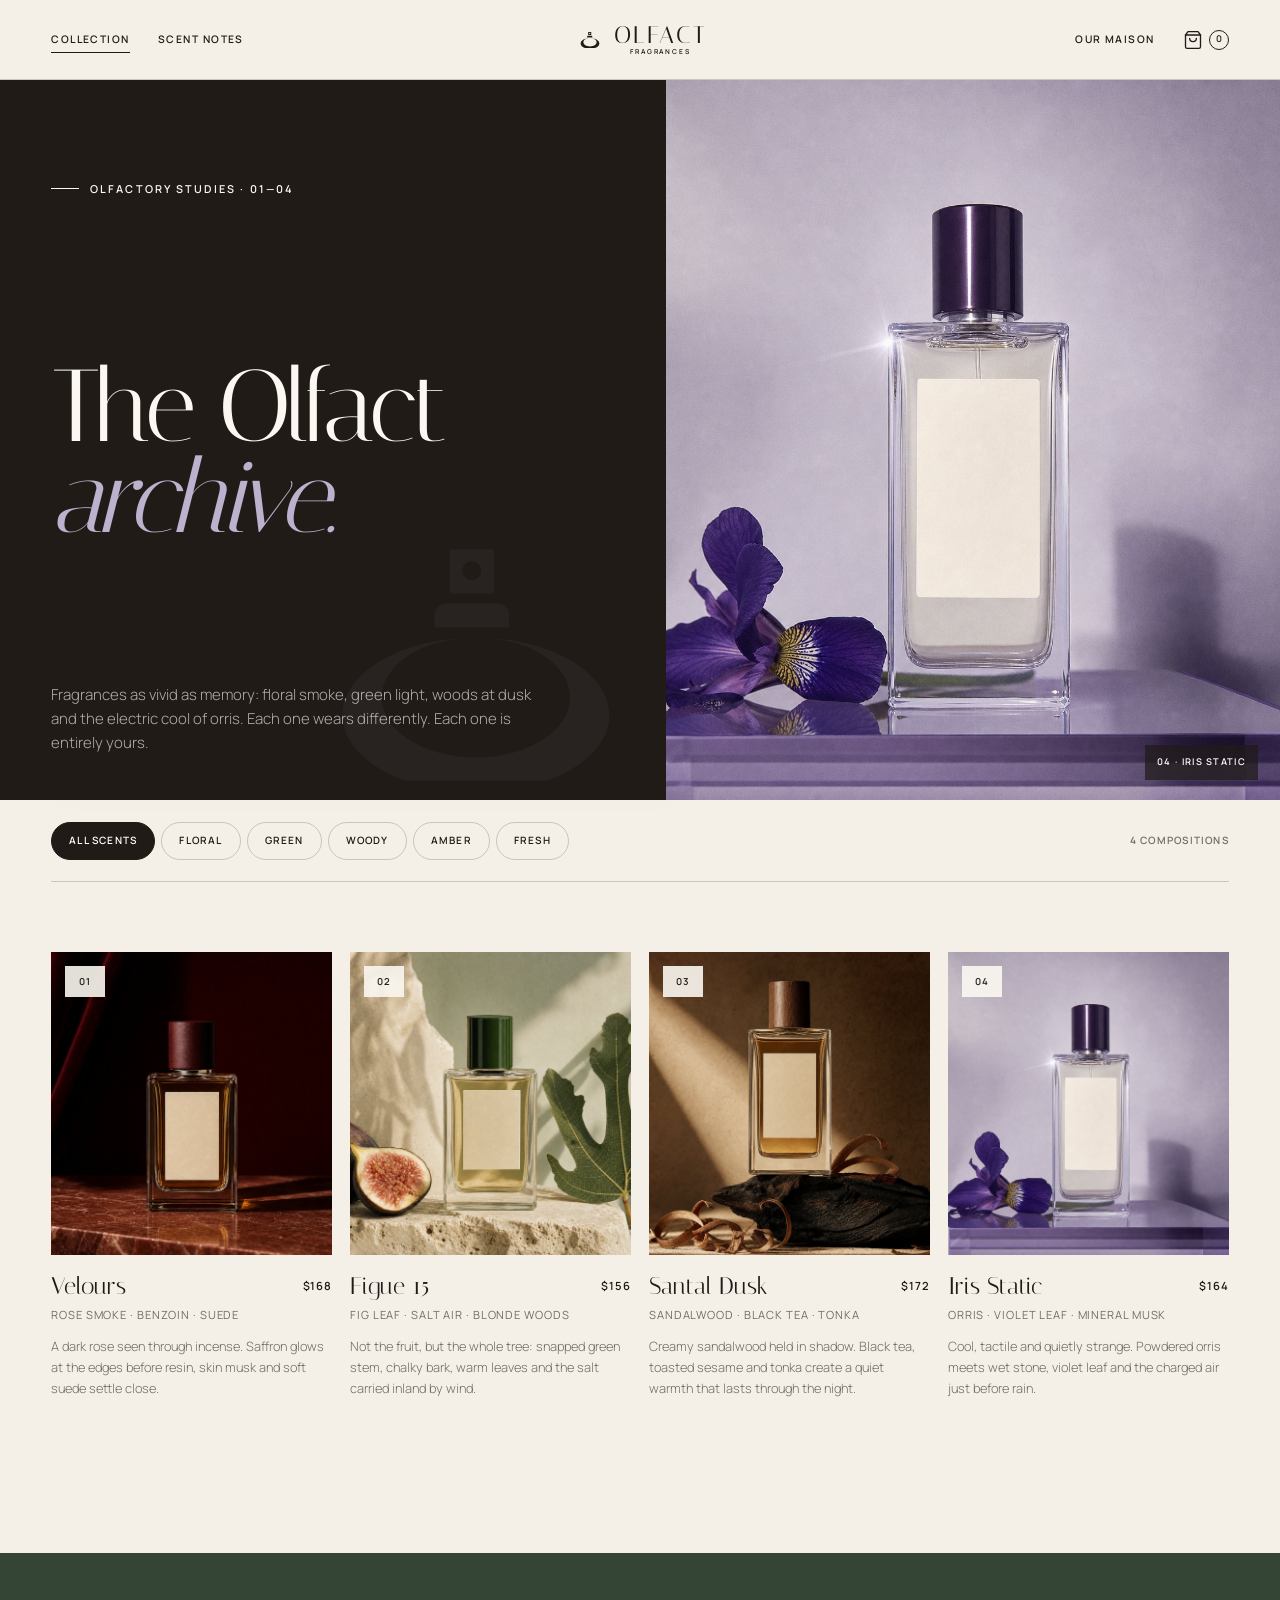
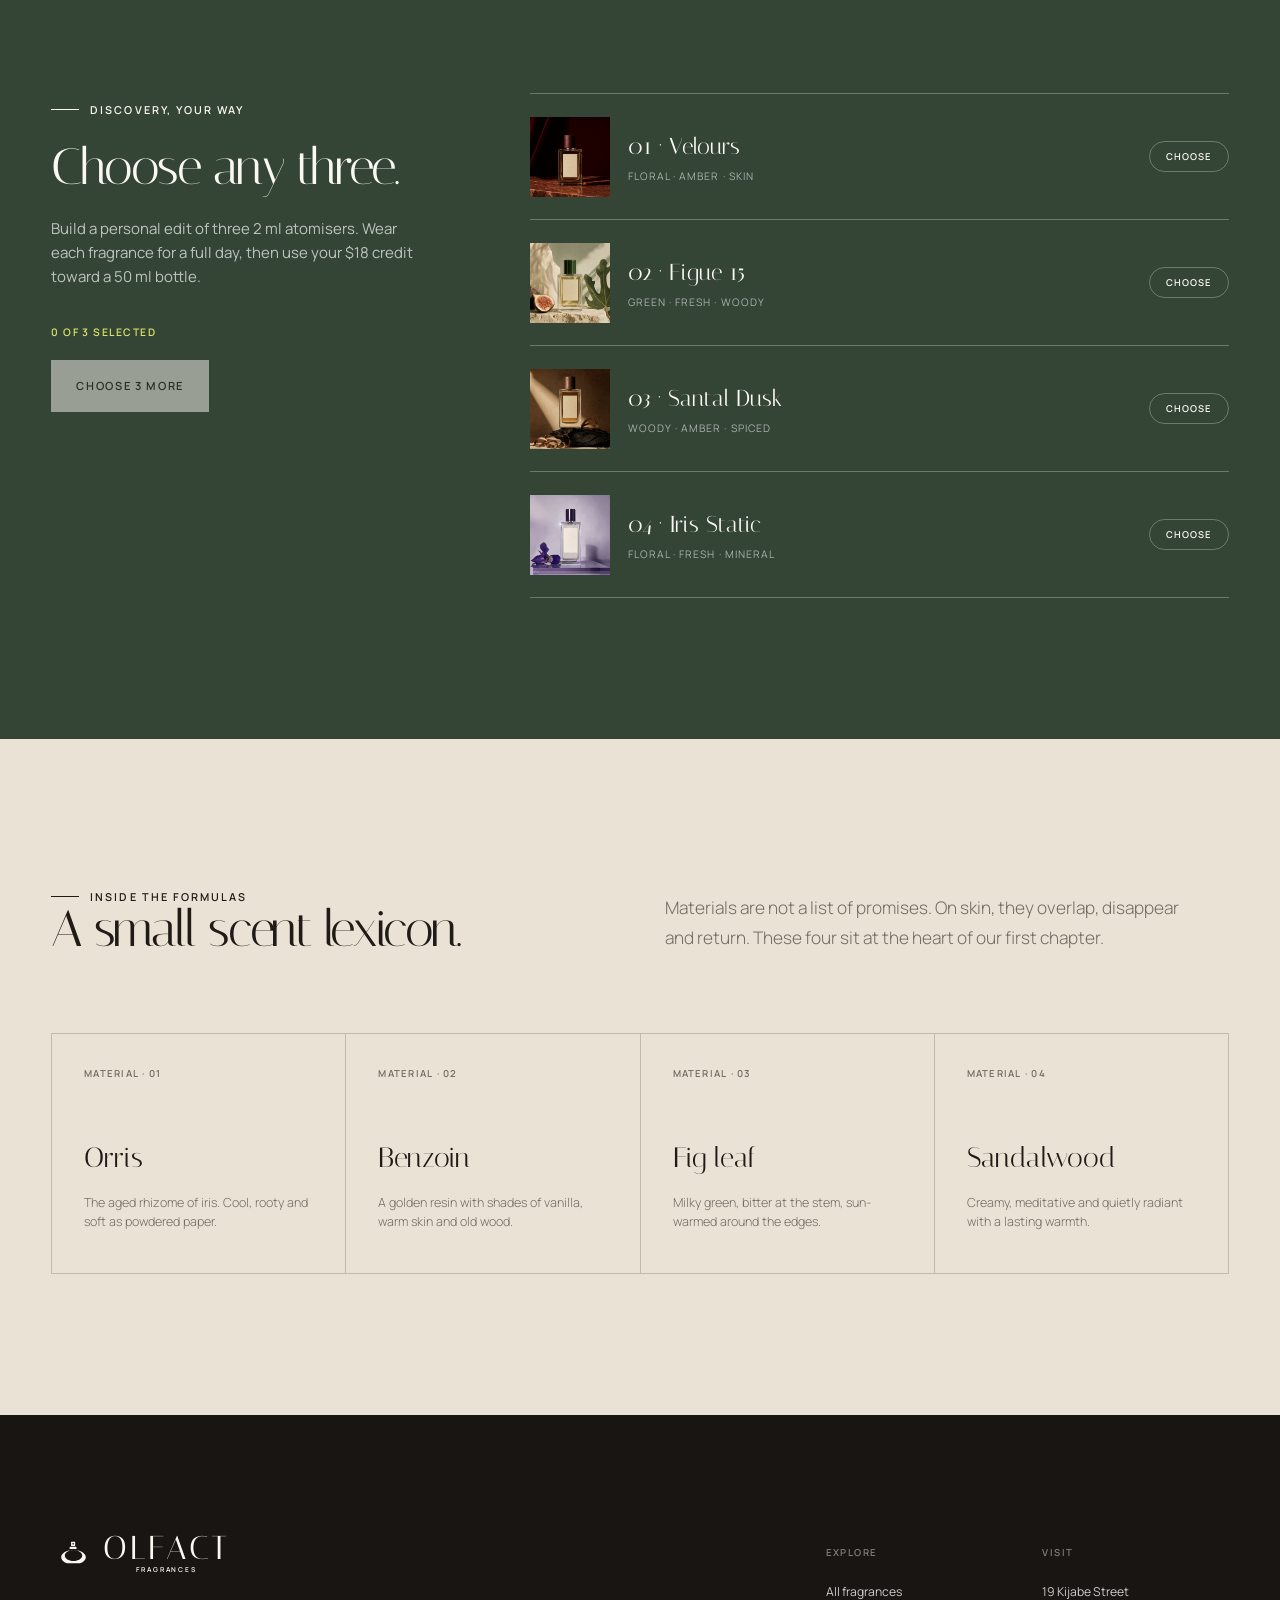
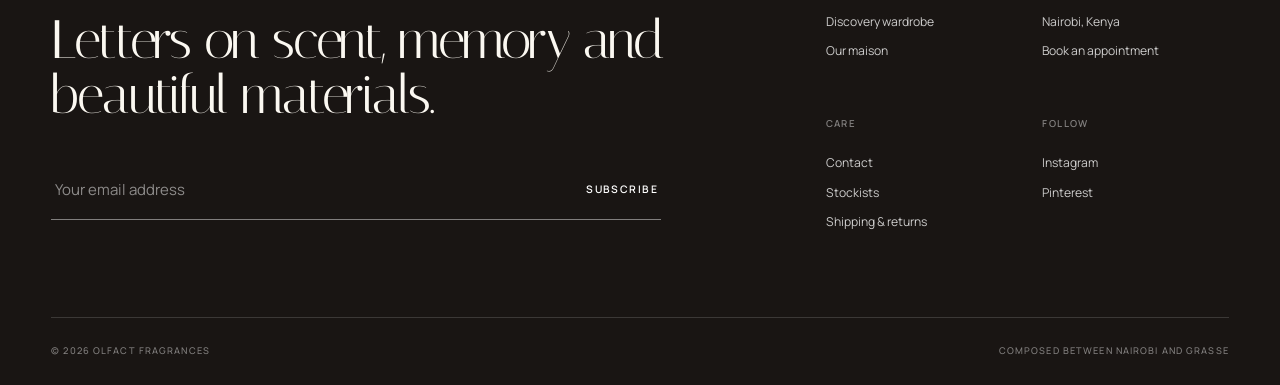
==== commit 62726643: "Update header: remove announcement bar and add line-style hamburger and shopping-bag icons Co-author" ====
--- a/collection.html
+++ b/collection.html
@@ -18,7 +18,6 @@
 </head>
 <body data-page="collection">
   <a class="skip-link" href="#main-content">Skip to content</a>
-  <div class="announcement">Complimentary discovery vial with every 50 ml fragrance</div>
 
   <header class="site-header">
     <div class="header-inner">
@@ -26,16 +25,39 @@
         <a href="collection.html" aria-current="page">Collection</a>
         <a href="#notes">Scent notes</a>
       </nav>
-      <button class="mobile-menu-button" type="button" aria-expanded="false" aria-controls="mobile-navigation">Menu</button>
+      <button class="mobile-menu-button" type="button" aria-expanded="false" aria-controls="mobile-navigation" aria-label="Open menu">
+        <svg class="header-icon header-icon--menu" width="20" height="20" viewBox="0 0 24 24" fill="none" stroke="currentColor" stroke-width="1.6" stroke-linecap="round" stroke-linejoin="round" aria-hidden="true">
+          <line x1="4" y1="6" x2="20" y2="6"></line>
+          <line x1="4" y1="12" x2="20" y2="12"></line>
+          <line x1="4" y1="18" x2="20" y2="18"></line>
+        </svg>
+        <span class="sr-only">Menu</span>
+      </button>
       <a class="brand" href="index.html" aria-label="Olfact Fragrances home">
         <span class="mark-icon" aria-hidden="true"></span>
         <span><span class="brand-word">OLFACT</span><span class="brand-sub">FRAGRANCES</span></span>
       </a>
       <nav class="header-nav header-nav--right" aria-label="Secondary navigation">
         <a href="maison.html">Our maison</a>
-        <button class="header-action js-bag-open" type="button" aria-haspopup="dialog">Bag <span class="bag-count">0</span></button>
+        <button class="header-action js-bag-open" type="button" aria-haspopup="dialog" aria-label="Shopping bag">
+          <svg class="header-icon header-icon--bag" width="20" height="20" viewBox="0 0 24 24" fill="none" stroke="currentColor" stroke-width="1.6" stroke-linecap="round" stroke-linejoin="round" aria-hidden="true">
+            <path d="M6 2 3 6v14a2 2 0 0 0 2 2h14a2 2 0 0 0 2-2V6l-3-4Z"></path>
+            <line x1="3" y1="6" x2="21" y2="6"></line>
+            <path d="M16 10a4 4 0 0 1-8 0"></path>
+          </svg>
+          <span class="bag-label sr-only">Bag</span>
+          <span class="bag-count">0</span>
+        </button>
       </nav>
-      <button class="header-action mobile-bag js-bag-open" type="button" aria-haspopup="dialog"><span class="bag-label">Bag</span><span class="bag-count">0</span></button>
+      <button class="header-action mobile-bag js-bag-open" type="button" aria-haspopup="dialog" aria-label="Shopping bag">
+        <svg class="header-icon header-icon--bag" width="20" height="20" viewBox="0 0 24 24" fill="none" stroke="currentColor" stroke-width="1.6" stroke-linecap="round" stroke-linejoin="round" aria-hidden="true">
+          <path d="M6 2 3 6v14a2 2 0 0 0 2 2h14a2 2 0 0 0 2-2V6l-3-4Z"></path>
+          <line x1="3" y1="6" x2="21" y2="6"></line>
+          <path d="M16 10a4 4 0 0 1-8 0"></path>
+        </svg>
+        <span class="bag-label sr-only">Bag</span>
+        <span class="bag-count">0</span>
+      </button>
     </div>
   </header>
 
--- a/styles.css
+++ b/styles.css
@@ -275,19 +275,13 @@
   mask: url("assets/olfact-mark.svg") center / contain no-repeat;
 }
 
-.announcement {
-  position: relative;
-  z-index: 101;
-  min-height: 31px;
-  padding: 8px 4vw;
-  color: #fff;
-  background: var(--wine);
-  font-size: 0.61rem;
-  font-weight: 500;
-  letter-spacing: 0.16em;
-  line-height: 1.4;
-  text-align: center;
-  text-transform: uppercase;
+.header-icon {
+  display: block;
+  width: 20px;
+  height: 20px;
+  flex: 0 0 auto;
+  stroke: currentColor;
+  pointer-events: none;
 }
 
 .site-header {
@@ -331,6 +325,18 @@
   font-weight: 600;
   letter-spacing: 0.14em;
   text-transform: uppercase;
+}
+
+.header-action {
+  display: inline-flex;
+  align-items: center;
+  gap: 6px;
+  color: inherit;
+  transition: opacity 240ms var(--ease);
+}
+
+.header-action:hover {
+  opacity: 0.72;
 }
 
 .header-nav a::after {
@@ -383,7 +389,7 @@
   display: inline-grid;
   width: 20px;
   height: 20px;
-  margin-left: 6px;
+  margin-left: 0;
   place-items: center;
   border: 1px solid currentColor;
   border-radius: 50%;
@@ -400,7 +406,7 @@
 /* Home hero */
 .hero-home {
   display: grid;
-  min-height: calc(100svh - 110px);
+  min-height: calc(100svh - 79px);
   color: var(--paper-light);
   background: var(--wine);
   grid-template-columns: minmax(0, 0.88fr) minmax(480px, 1.12fr);
@@ -1168,7 +1174,7 @@
   position: relative;
   display: flex;
   overflow: hidden;
-  min-height: calc(100svh - 110px);
+  min-height: calc(100svh - 79px);
   align-items: flex-end;
   color: white;
   background: var(--ink);
@@ -1823,37 +1829,53 @@
 }
 
 @media (max-width: 860px) {
-  .announcement {
-    font-size: 0.55rem;
-  }
-
   .header-inner {
     min-height: 68px;
+    grid-template-columns: 1fr auto 1fr;
   }
 
   .header-nav {
     display: none;
   }
 
-  .header-inner {
-    grid-template-columns: 1fr auto 1fr;
-  }
-
   .mobile-menu-button {
-    display: block;
+    display: inline-flex;
+    align-items: center;
+    justify-content: center;
     justify-self: start;
-    padding: 8px 0;
+    width: 44px;
+    height: 44px;
+    margin-left: -10px;
+    padding: 0;
+    border: 0;
     cursor: pointer;
     background: transparent;
-    font-size: 0.65rem;
-    font-weight: 600;
-    letter-spacing: 0.14em;
-    text-transform: uppercase;
+    color: currentColor;
+    transition: opacity 240ms var(--ease);
+  }
+
+  .mobile-menu-button:hover {
+    opacity: 0.72;
   }
 
   .mobile-bag {
-    display: block;
+    display: inline-flex;
+    align-items: center;
+    justify-content: center;
     justify-self: end;
+    min-height: 44px;
+    margin-right: -4px;
+    padding: 0 4px;
+    border: 0;
+    cursor: pointer;
+    background: transparent;
+    color: currentColor;
+    gap: 6px;
+    transition: opacity 240ms var(--ease);
+  }
+
+  .mobile-bag:hover {
+    opacity: 0.72;
   }
 
   .mobile-nav {
@@ -2060,12 +2082,6 @@
     font-size: 14px;
   }
 
-  .announcement {
-    min-height: 29px;
-    padding-inline: 15px;
-    letter-spacing: 0.11em;
-  }
-
   .brand-word {
     font-size: 1.22rem;
   }
@@ -2087,7 +2103,7 @@
   }
 
   .hero-copy {
-    min-height: calc(100svh - 97px);
+    min-height: calc(100svh - 68px);
     padding: 38px 18px 26px;
   }
 
@@ -2200,7 +2216,7 @@
   }
 
   .collection-mast-copy {
-    min-height: calc(100svh - 97px);
+    min-height: calc(100svh - 68px);
     padding: 45px 18px 35px;
   }
 
@@ -2260,7 +2276,7 @@
   }
 
   .maison-hero {
-    min-height: calc(100svh - 97px);
+    min-height: calc(100svh - 68px);
   }
 
   .maison-hero-copy {
